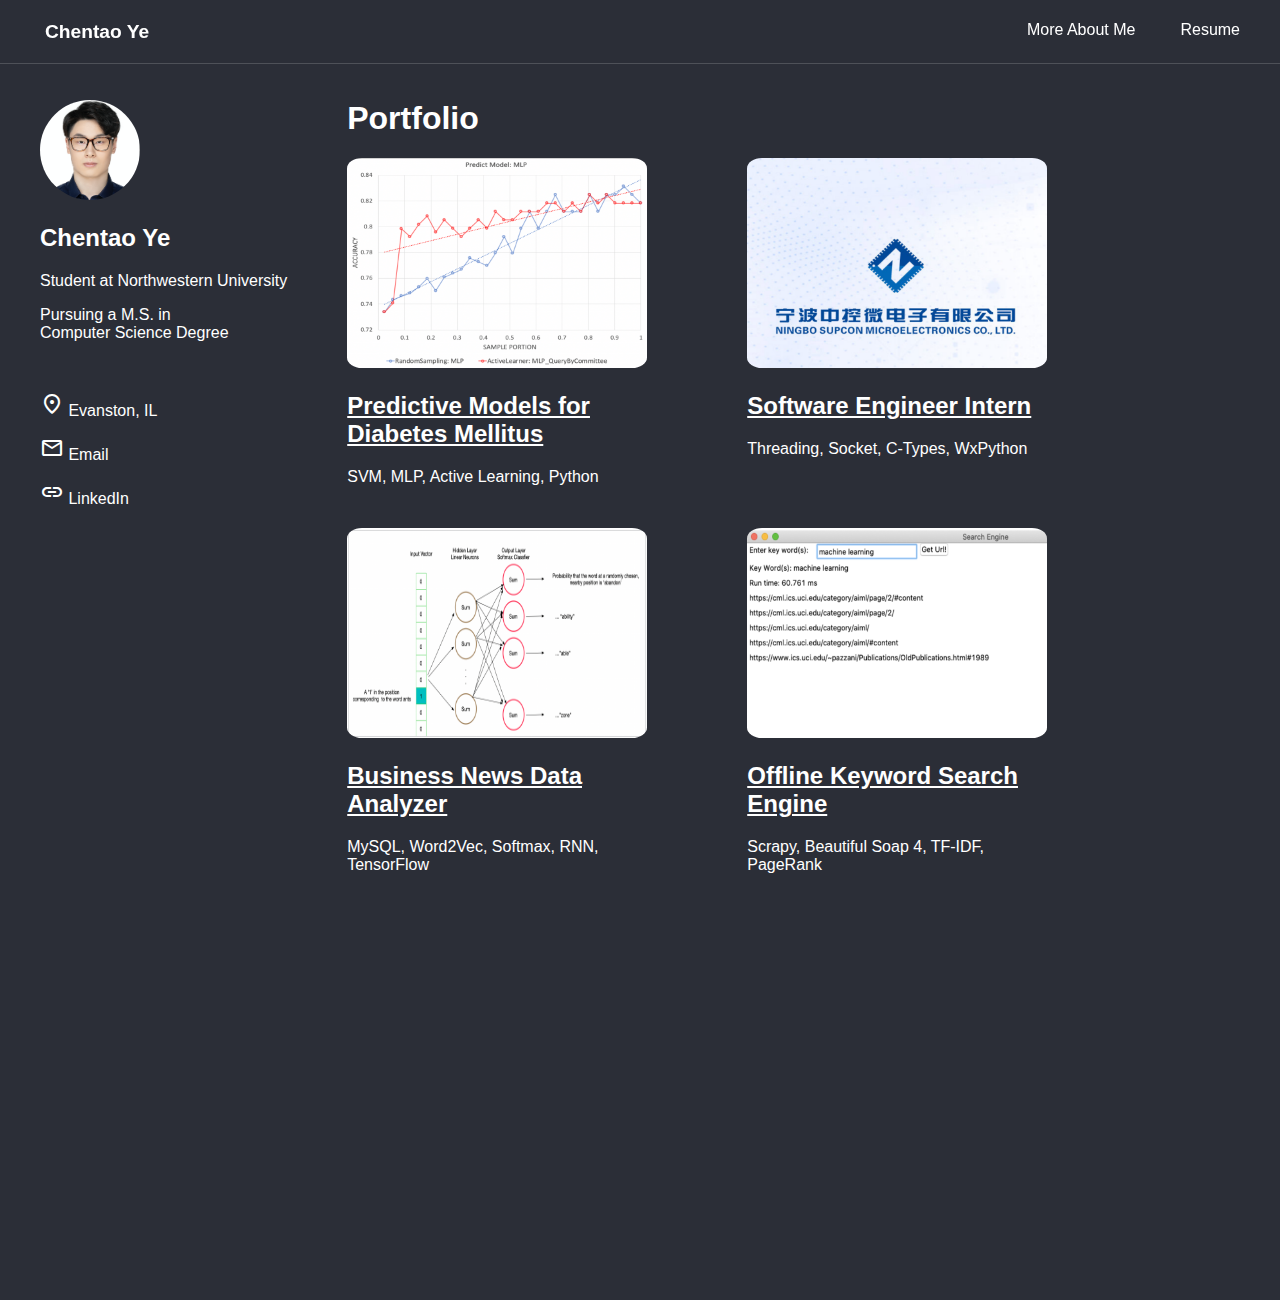
==== index.html @ 4399d5f6 "1st commit" ====
<!DOCTYPE html>
<html>
   <head>
      <title>Portfolio - Chentao Ye</title>
      <link rel="stylesheet" href="https://fonts.googleapis.com/css2?family=Material+Symbols+Outlined:opsz,wght,FILL,GRAD@20..48,100..700,0..1,-50..200" />
      <link rel="stylesheet" href="styles.css">
    </head>
   <body>
      <nav role = navigation class = "top-nav">
        <ul>
            <a href="index.html"><li class = "bold" tableindex=0>Chentao Ye</li></a>
            <a href="Chentao_Ye_resume.pdf"><li tableindex=1>Resume</li></a>
            <a href="bio.html"><li tableindex=2>More About Me</li></a>
        </ul>
      </nav>

      <main>
        <div class="bio">
            <a href="index.html">
                <img src="bio.png" alt="Chentao Ye" itemprop="image" class="bioPhoto">
            </a>
            <h2>Chentao Ye</h1>
            <p>Student at Northwestern University</p>
            <p>Pursuing a M.S. in<br>Computer Science Degree</p>
            <br>
            <p>
                <span class="material-symbols-outlined">location_on</span> Evanston, IL
            </p>
            <p>
                <a href="mailto:harveyye37@gmail.com">
                <span class="material-symbols-outlined">mail</span> Email
                </a>
            </p>
            <p>
                <a href="https://www.linkedin.com/in/chentao-ye-0b8aa1239/">
                <span class="material-symbols-outlined">link</span> LinkedIn
                </a>
            </p>
        </div>

        <div class="portfolio">
            <h1 style="color:white">Portfolio</h1>
            <div class="projectGrid">
                <a href="diabetes.html">
                    <img src="diabetes.png" alt="diabetes" itemprop="image" class="projectPhoto">
                    <h2 class="projectTitle">Predictive Models for Diabetes Mellitus</h2>
                    <p class="projectTech">SVM, MLP, Active Learning, Python</p>
                </a>
            </div>
            <div class="projectGrid">
                <img src="SupconMicro.png" alt="supconMicro" itemprop="image" class="projectPhoto">
                <h2 class="projectTitle">Software Engineer Intern</h2>
                <p class="projectTech">Threading, Socket, C-Types, WxPython</p>
            </div>
            <div class="projectGrid">
                <img src="nlp.png" alt="nlp" itemprop="image" class="projectPhoto">
                <h2 class="projectTitle">Business News Data Analyzer</h2>
                <p class="projectTech">MySQL, Word2Vec, Softmax, RNN, TensorFlow</p>
            </div>
            <div class="projectGrid">
                <img src="SearchEngine.png" alt="searchEngine" itemprop="image" class="projectPhoto">
                <h2 class="projectTitle">Offline Keyword Search Engine</h2>
                <p class="projectTech">Scrapy, Beautiful Soap 4, TF-IDF, PageRank</p>
            </div>
        </div>
        <!-- <h1>Page Content</h1>
        <p>This is some generic information</p>
        <p>This is some generic information</p> -->

      </main>
   </body>
</html>
---- styles.css ----
body {
    background-color: #2B2E37;
}
nav.top-nav{
    position: fixed;
    background-color: #2B2E37;
    top: 0px;
    right: 0px;
    left: 0px;
    box-shadow: 0px 0px 1px white;
}
nav.top-nav li{
    float: right;
    display: inline-block;
    font-family: sans-serif;
    margin: 5px 40px 5px 5px;
    user-select: none;
    color: white;
}
nav.top-nav li.bold{
    float: left;
    font-weight: bold;
    margin-bottom: 20px;
    font-size:larger;
}
nav.top-nav li:hover{
    text-decoration: underline;
    opacity: 0.6;
}
main{
    font-family: sans-serif;
    margin-top: 100px;
    margin-left: 2em;
}
.bioPhoto {
    height: 100px;
    width: 100px;
    border-radius: 50%;
}
.bio{
    height: 1000px;
    margin-left: 0px;
    margin-right: 60px;
    margin-bottom: 200px;
    float: left;
    color: white;
    /* opacity: 0.8; */
}
.bio a{
    color: white;
    text-decoration: none;
}
.bio a:hover{
    text-decoration: underline;
    opacity: 0.6;
}
.bioPhoto:hover {
    opacity: 0.8;
}
.projectGrid{
    float: left;
    height: 320px;
    width: 300px;
    margin-right: 100px;
    margin-bottom: 50px;
    color: white;
}
.projectPhoto{
    height: 210px;
    width: 300px;
    border-radius: 5%;
}
.projectGrid a{
    color: white;
    text-decoration: none;
}
.projectGrid h2{
    text-decoration: underline;
}
.diabetesPage{
    margin-right: 50px;
}
.eduImage{
    height: 60px;
    width: 60px;
    float: left;
    margin-right: 20px;
    margin-left: 20px;
}
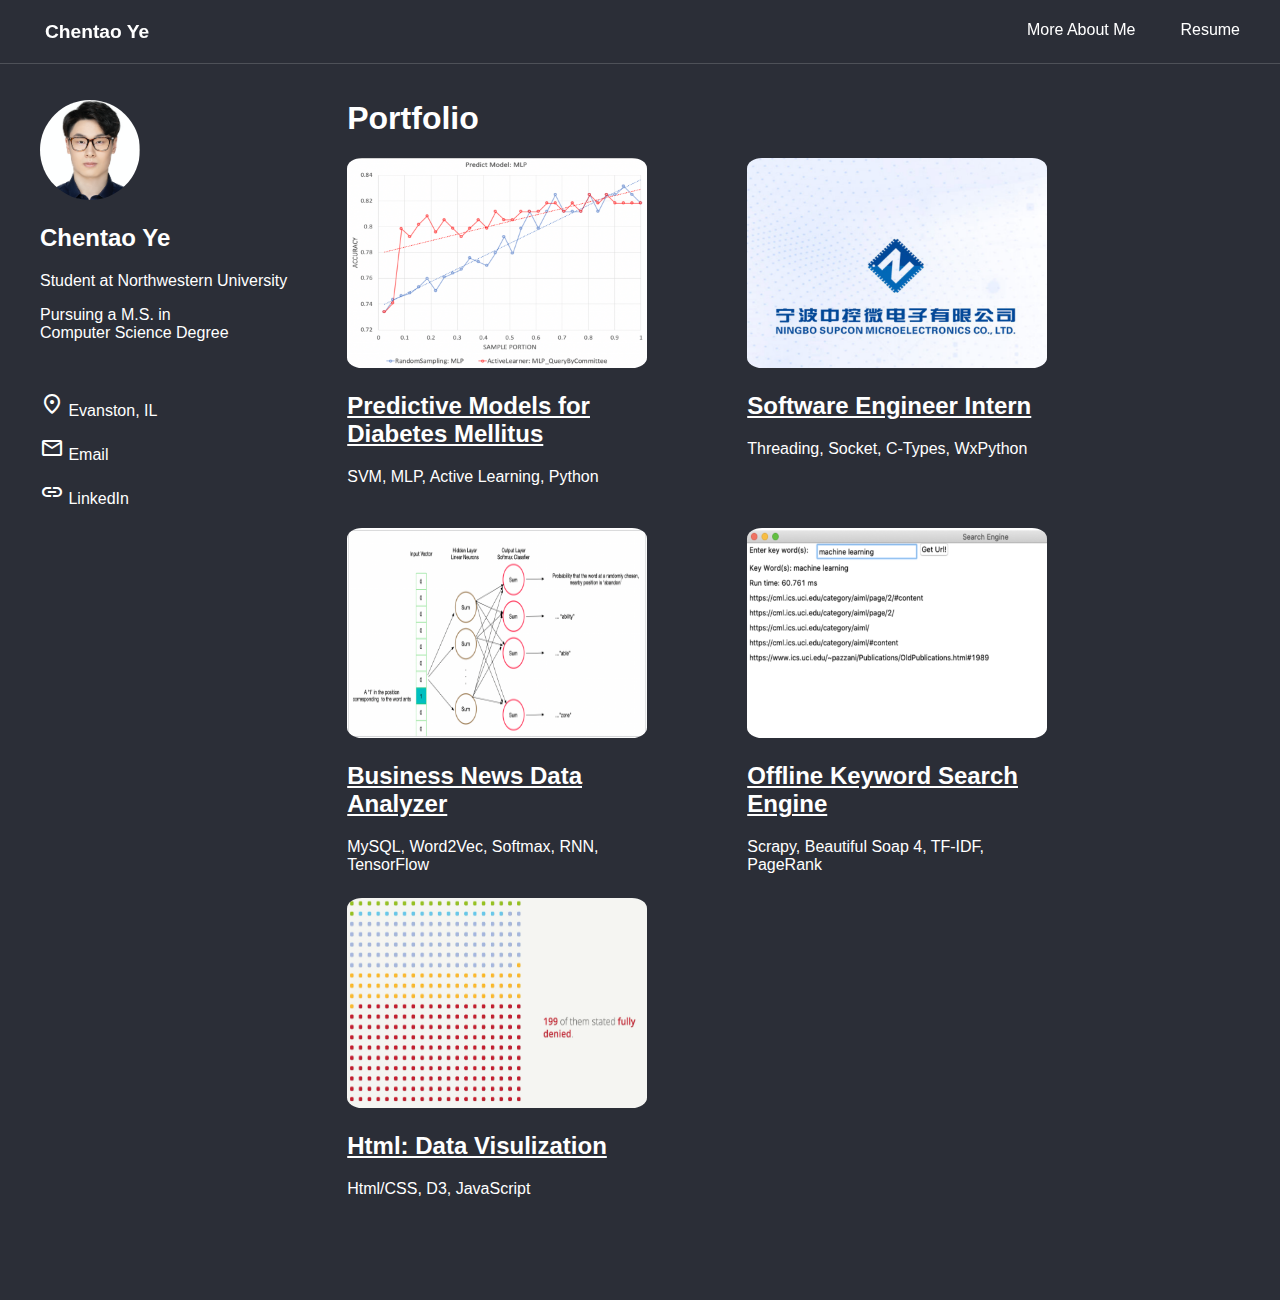
==== commit fa73f2c9: "2nd commit" ====
--- a/index.html
+++ b/index.html
@@ -62,6 +62,11 @@
                 <h2 class="projectTitle">Offline Keyword Search Engine</h2>
                 <p class="projectTech">Scrapy, Beautiful Soap 4, TF-IDF, PageRank</p>
             </div>
+            <div class="projectGrid">
+                <img src="dataVis.png" alt="dataVis" itemprop="image" class="projectPhoto">
+                <h2 class="projectTitle">Html: Data Visulization</h2>
+                <p class="projectTech">Html/CSS, D3, JavaScript</p>
+            </div>
         </div>
         <!-- <h1>Page Content</h1>
         <p>This is some generic information</p>
